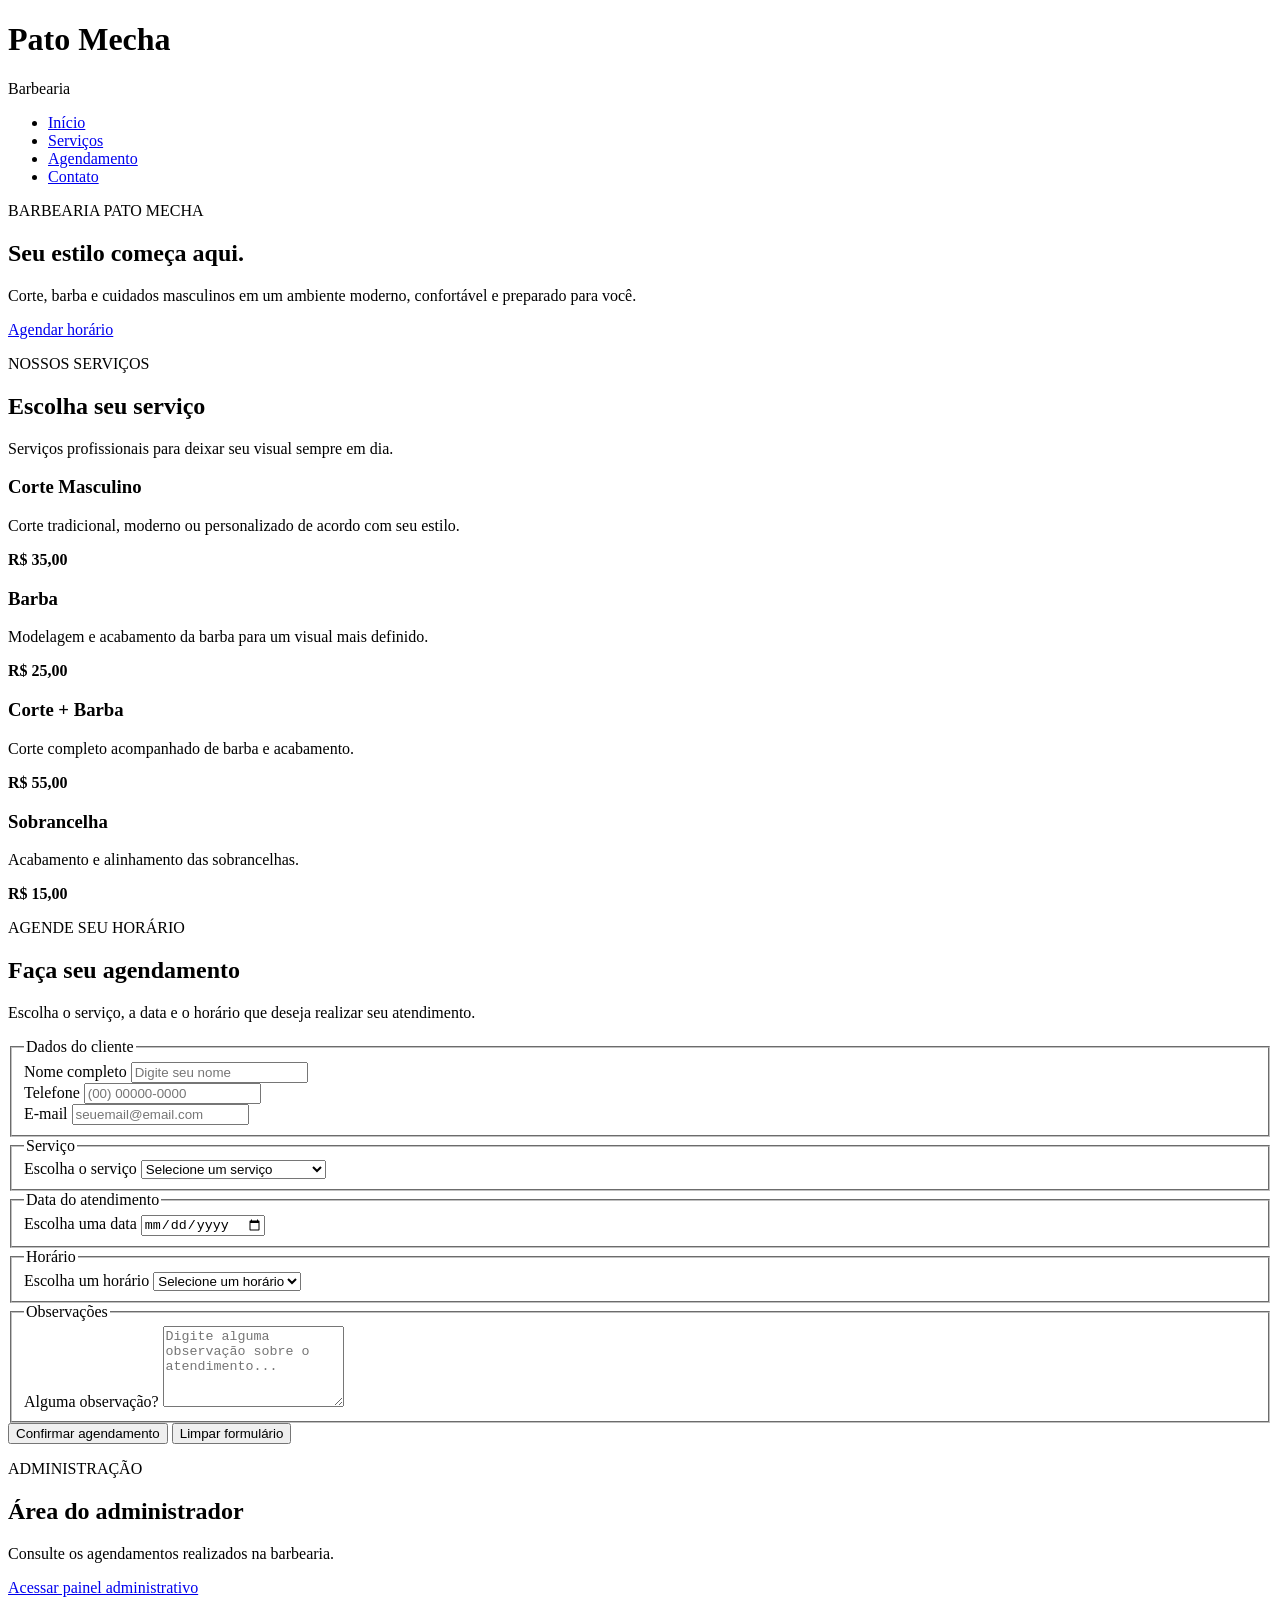
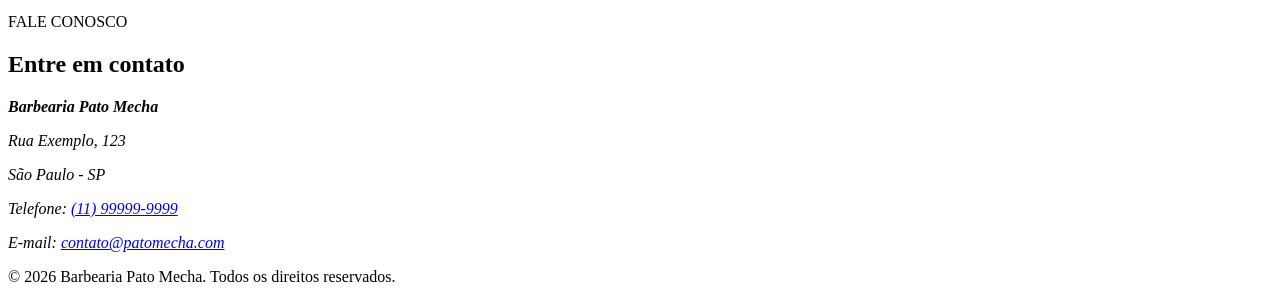
==== index.html @ 355d66a3 "front Messias" ====
<!DOCTYPE html>
<html lang="pt-BR">

<head>
    <meta charset="UTF-8">
    <meta name="viewport" content="width=device-width, initial-scale=1.0">

    <title>Barbearia Pato Mecha | Agendamento</title>

    <!-- CSS será colocado depois -->
    <link rel="stylesheet" href="style.css">
</head>

<body>

    <!-- =========================
         CABEÇALHO
    ========================== -->
    <header>

        <div>
            <h1>Pato Mecha</h1>
            <p>Barbearia</p>
        </div>

        <nav>
            <ul>
                <li>
                    <a href="#inicio">Início</a>
                </li>

                <li>
                    <a href="#servicos">Serviços</a>
                </li>

                <li>
                    <a href="#agendamento">Agendamento</a>
                </li>

                <li>
                    <a href="#contato">Contato</a>
                </li>
            </ul>
        </nav>

    </header>


    <!-- =========================
         CONTEÚDO PRINCIPAL
    ========================== -->
    <main>

        <!-- =========================
             INÍCIO
        ========================== -->
        <section id="inicio">

            <div>

                <p>BARBEARIA PATO MECHA</p>

                <h2>
                    Seu estilo começa
                    aqui.
                </h2>

                <p>
                    Corte, barba e cuidados masculinos
                    em um ambiente moderno, confortável
                    e preparado para você.
                </p>

                <a href="#agendamento">
                    Agendar horário
                </a>

            </div>

        </section>


        <!-- =========================
             SERVIÇOS
        ========================== -->
        <section id="servicos">

            <header>
                <p>NOSSOS SERVIÇOS</p>

                <h2>
                    Escolha seu serviço
                </h2>

                <p>
                    Serviços profissionais para deixar
                    seu visual sempre em dia.
                </p>
            </header>


            <div>

                <!-- Serviço 1 -->
                <article>

                    <h3>
                        Corte Masculino
                    </h3>

                    <p>
                        Corte tradicional, moderno ou
                        personalizado de acordo com seu estilo.
                    </p>

                    <strong>
                        R$ 35,00
                    </strong>

                </article>


                <!-- Serviço 2 -->
                <article>

                    <h3>
                        Barba
                    </h3>

                    <p>
                        Modelagem e acabamento da barba
                        para um visual mais definido.
                    </p>

                    <strong>
                        R$ 25,00
                    </strong>

                </article>


                <!-- Serviço 3 -->
                <article>

                    <h3>
                        Corte + Barba
                    </h3>

                    <p>
                        Corte completo acompanhado de
                        barba e acabamento.
                    </p>

                    <strong>
                        R$ 55,00
                    </strong>

                </article>


                <!-- Serviço 4 -->
                <article>

                    <h3>
                        Sobrancelha
                    </h3>

                    <p>
                        Acabamento e alinhamento das
                        sobrancelhas.
                    </p>

                    <strong>
                        R$ 15,00
                    </strong>

                </article>

            </div>

        </section>


        <!-- =========================
             AGENDAMENTO
        ========================== -->
        <section id="agendamento">

            <header>

                <p>AGENDE SEU HORÁRIO</p>

                <h2>
                    Faça seu agendamento
                </h2>

                <p>
                    Escolha o serviço, a data e o horário
                    que deseja realizar seu atendimento.
                </p>

            </header>


            <!--
                Futuramente este formulário poderá
                enviar os dados para um arquivo PHP.
            -->
            <form action="agendar.php" method="POST">


                <!-- =========================
                     DADOS DO CLIENTE
                ========================== -->
                <fieldset>

                    <legend>
                        Dados do cliente
                    </legend>


                    <div>

                        <label for="nome">
                            Nome completo
                        </label>

                        <input
                            type="text"
                            id="nome"
                            name="nome"
                            placeholder="Digite seu nome"
                            required
                        >

                    </div>


                    <div>

                        <label for="telefone">
                            Telefone
                        </label>

                        <input
                            type="tel"
                            id="telefone"
                            name="telefone"
                            placeholder="(00) 00000-0000"
                            required
                        >

                    </div>


                    <div>

                        <label for="email">
                            E-mail
                        </label>

                        <input
                            type="email"
                            id="email"
                            name="email"
                            placeholder="seuemail@email.com"
                        >

                    </div>

                </fieldset>


                <!-- =========================
                     ESCOLHA DO SERVIÇO
                ========================== -->
                <fieldset>

                    <legend>
                        Serviço
                    </legend>


                    <div>

                        <label for="servico">
                            Escolha o serviço
                        </label>

                        <select
                            id="servico"
                            name="servico"
                            required
                        >

                            <option value="">
                                Selecione um serviço
                            </option>

                            <option value="corte">
                                Corte Masculino - R$ 35,00
                            </option>

                            <option value="barba">
                                Barba - R$ 25,00
                            </option>

                            <option value="corte_barba">
                                Corte + Barba - R$ 55,00
                            </option>

                            <option value="sobrancelha">
                                Sobrancelha - R$ 15,00
                            </option>

                        </select>

                    </div>

                </fieldset>


                <!-- =========================
                     DATA
                ========================== -->
                <fieldset>

                    <legend>
                        Data do atendimento
                    </legend>


                    <div>

                        <label for="data">
                            Escolha uma data
                        </label>

                        <input
                            type="date"
                            id="data"
                            name="data"
                            required
                        >

                    </div>

                </fieldset>


                <!-- =========================
                     HORÁRIO
                ========================== -->
                <fieldset>

                    <legend>
                        Horário
                    </legend>


                    <div>

                        <label for="horario">
                            Escolha um horário
                        </label>

                        <select
                            id="horario"
                            name="horario"
                            required
                        >

                            <option value="">
                                Selecione um horário
                            </option>

                            <option value="08:00">
                                08:00
                            </option>

                            <option value="09:00">
                                09:00
                            </option>

                            <option value="10:00">
                                10:00
                            </option>

                            <option value="11:00">
                                11:00
                            </option>

                            <option value="13:00">
                                13:00
                            </option>

                            <option value="14:00">
                                14:00
                            </option>

                            <option value="15:00">
                                15:00
                            </option>

                            <option value="16:00">
                                16:00
                            </option>

                            <option value="17:00">
                                17:00
                            </option>

                            <option value="18:00">
                                18:00
                            </option>

                        </select>

                    </div>

                </fieldset>


                <!-- =========================
                     OBSERVAÇÃO
                ========================== -->
                <fieldset>

                    <legend>
                        Observações
                    </legend>

                    <label for="observacao">
                        Alguma observação?
                    </label>

                    <textarea
                        id="observacao"
                        name="observacao"
                        rows="5"
                        placeholder="Digite alguma observação sobre o atendimento..."
                    ></textarea>

                </fieldset>


                <!-- =========================
                     BOTÃO
                ========================== -->
                <div>

                    <button type="submit">
                        Confirmar agendamento
                    </button>

                    <button
                        type="reset"
                    >
                        Limpar formulário
                    </button>

                </div>

            </form>

        </section>


        <!-- =========================
             ÁREA ADMINISTRATIVA
        ========================== -->
        <section id="administracao">

            <header>

                <p>ADMINISTRAÇÃO</p>

                <h2>
                    Área do administrador
                </h2>

                <p>
                    Consulte os agendamentos realizados
                    na barbearia.
                </p>

            </header>


            <div>

                <a href="admin/login.php">
                    Acessar painel administrativo
                </a>

            </div>

        </section>


        <!-- =========================
             INFORMAÇÕES
        ========================== -->
        <section id="contato">

            <header>

                <p>FALE CONOSCO</p>

                <h2>
                    Entre em contato
                </h2>

            </header>


            <address>

                <p>
                    <strong>Barbearia Pato Mecha</strong>
                </p>

                <p>
                    Rua Exemplo, 123
                </p>

                <p>
                    São Paulo - SP
                </p>

                <p>
                    Telefone:
                    <a href="tel:+5511999999999">
                        (11) 99999-9999
                    </a>
                </p>

                <p>
                    E-mail:
                    <a href="mailto:contato@patomecha.com">
                        contato@patomecha.com
                    </a>
                </p>

            </address>

        </section>

    </main>


    <!-- =========================
         RODAPÉ
    ========================== -->
    <footer>

        <p>
            &copy; 2026 Barbearia Pato Mecha.
            Todos os direitos reservados.
        </p>

    </footer>

</body>

</html>
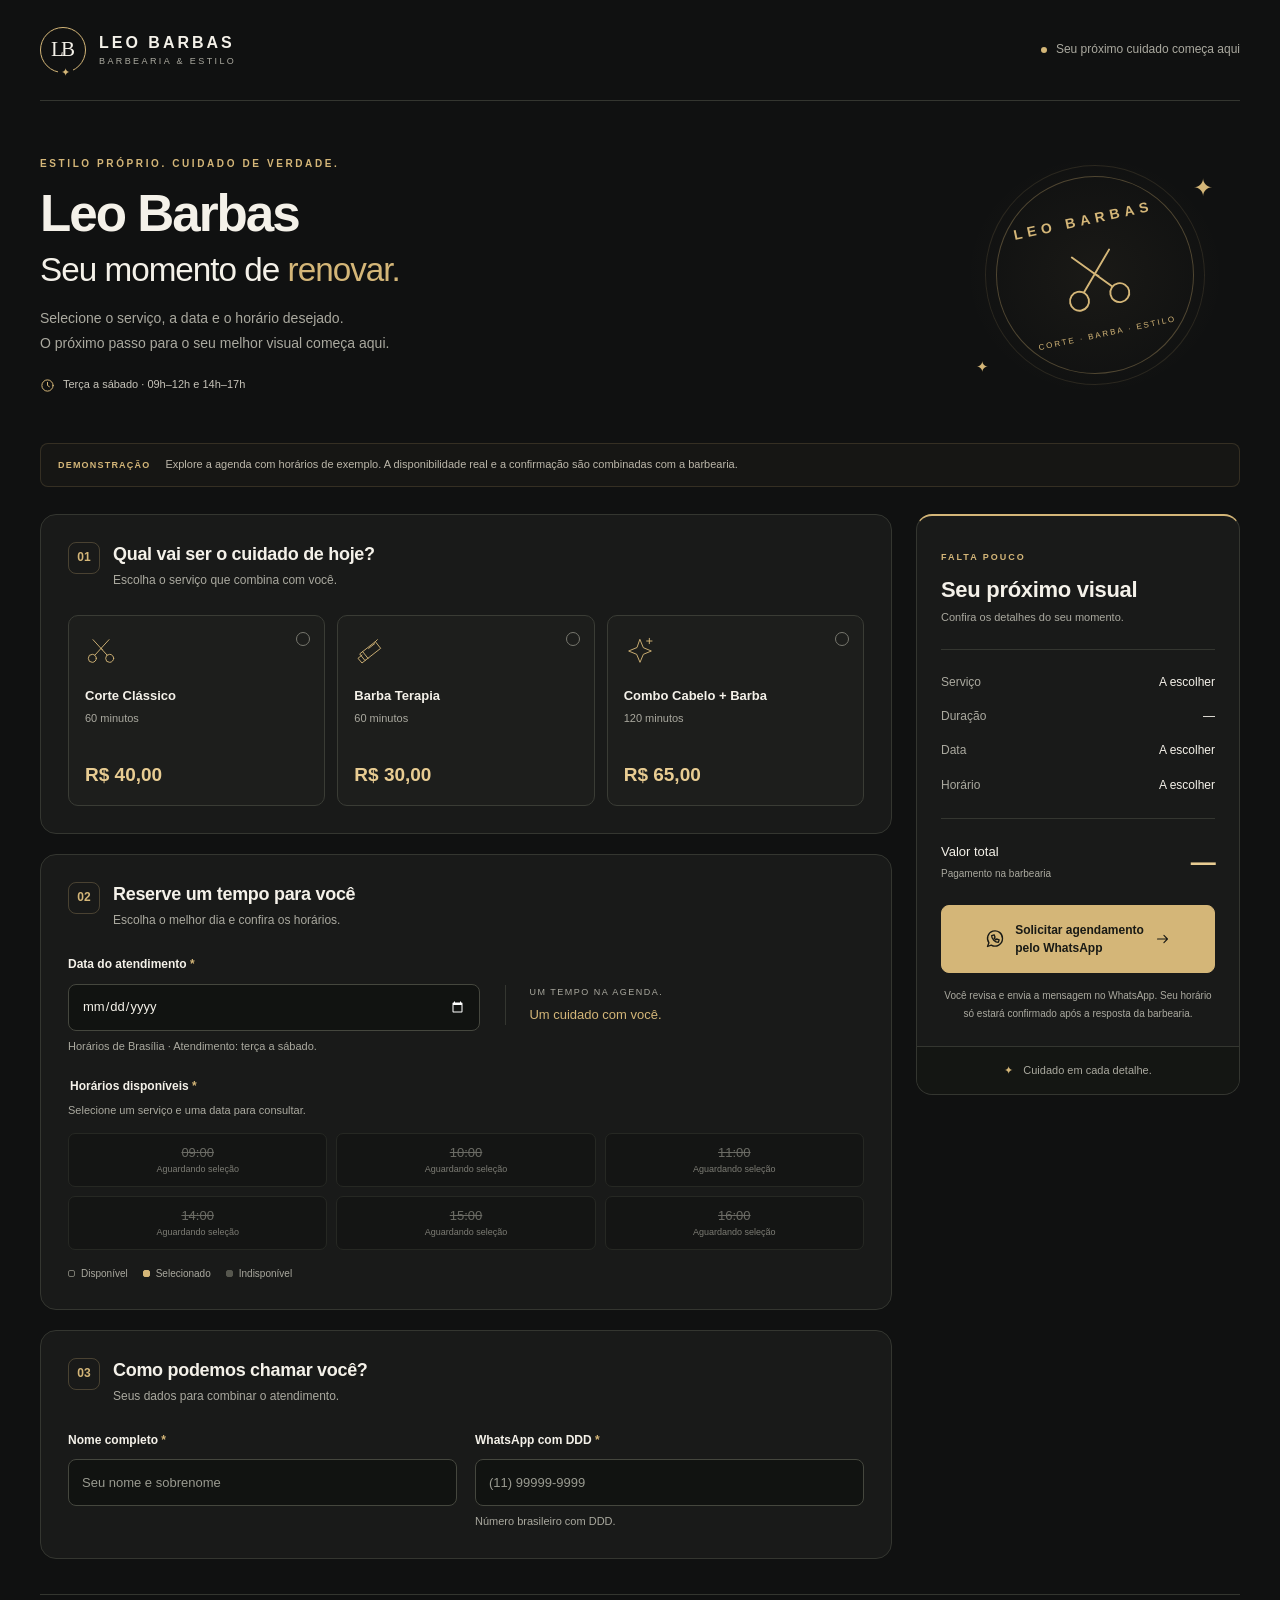
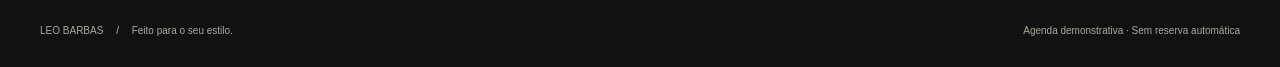
==== commit 78304f30: "a" ====
--- a/index.html
+++ b/index.html
@@ -1,566 +1,120 @@
 <!DOCTYPE html>
 <html lang="pt-BR">
+<head>
+  <meta charset="UTF-8">
+  <meta name="viewport" content="width=device-width, initial-scale=1">
+  <meta name="theme-color" content="#101111">
+  <meta name="description" content="Escolha seu serviço e solicite um horário na Leo Barbas. Corte, barba e cuidado em cada detalhe.">
+  <title>Leo Barbas | Agende seu momento</title>
+  <link rel="stylesheet" href="style_front_end.css">
+  <script src="script.js" defer></script>
+</head>
+<body>
+  <a class="skip-link" href="#agendamento">Ir para o agendamento</a>
+  <svg class="icon-library" xmlns="http://www.w3.org/2000/svg" aria-hidden="true">
+    <symbol id="scissors" viewBox="0 0 48 48">
+      <circle cx="11" cy="35" r="6"/><circle cx="37" cy="35" r="6"/>
+      <path d="M15 30 36 7M33 30 12 7M24 20l2 2"/>
+    </symbol>
+    <symbol id="razor" viewBox="0 0 48 48">
+      <path d="m9 28 23-18 8 10-23 18zM13 25l8 10M32 10l3-3M17 38l-5 4-6-7 6-5"/>
+      <path d="m22 20 9-7"/>
+    </symbol>
+    <symbol id="sparkle" viewBox="0 0 48 48">
+      <path d="m24 7 5 12 12 5-12 5-5 12-5-12-12-5 12-5zM38 5v8M34 9h8"/>
+    </symbol>
+    <symbol id="clock" viewBox="0 0 24 24">
+      <circle cx="12" cy="12" r="9"/><path d="M12 7v5l3 2"/>
+    </symbol>
+    <symbol id="arrow" viewBox="0 0 24 24">
+      <path d="M5 12h14m-5-5 5 5-5 5"/>
+    </symbol>
+    <symbol id="chat" viewBox="0 0 24 24">
+      <path d="M21 11.5a9 9 0 0 1-13.5 7.8L3 21l1.7-4.5A9 9 0 1 1 21 11.5Z"/>
+      <path d="M8 8c0 4 4 8 8 8l1-3-3-1-1 1-2-2 1-1-1-3z"/>
+    </symbol>
+  </svg>
 
-<head>
-    <meta charset="UTF-8">
-    <meta name="viewport" content="width=device-width, initial-scale=1.0">
-
-    <title>Barbearia Pato Mecha | Agendamento</title>
-
-    <!-- CSS será colocado depois -->
-    <link rel="stylesheet" href="style.css">
-</head>
-
-<body>
-
-    <!-- =========================
-         CABEÇALHO
-    ========================== -->
-    <header>
-
-        <div>
-            <h1>Pato Mecha</h1>
-            <p>Barbearia</p>
-        </div>
-
-        <nav>
-            <ul>
-                <li>
-                    <a href="#inicio">Início</a>
-                </li>
-
-                <li>
-                    <a href="#servicos">Serviços</a>
-                </li>
-
-                <li>
-                    <a href="#agendamento">Agendamento</a>
-                </li>
-
-                <li>
-                    <a href="#contato">Contato</a>
-                </li>
-            </ul>
-        </nav>
-
+  <div class="page-shell">
+    <header class="site-header">
+      <a class="brand" href="./" aria-label="Leo Barbas, início">
+        <span class="brand-mark" aria-hidden="true">LB<span>✦</span></span>
+        <span class="brand-wordmark">LEO BARBAS<small>BARBEARIA & ESTILO</small></span>
+      </a>
+      <span class="header-note"><span class="gold-dot"></span>Seu próximo cuidado começa aqui</span>
     </header>
 
+    <main id="agendamento">
+      <section class="hero" aria-labelledby="page-title">
+        <div class="hero-copy">
+          <p class="eyebrow">ESTILO PRÓPRIO. CUIDADO DE VERDADE.</p>
+          <h1 id="page-title">Leo Barbas<span>Seu momento de <em>renovar.</em></span></h1>
+          <p class="hero-description">Selecione o serviço, a data e o horário desejado.<br>O próximo passo para o seu melhor visual começa aqui.</p>
+          <p class="opening-hours"><svg class="icon" aria-hidden="true"><use href="#clock"/></svg><span id="opening-hours">Terça a sábado · 09h–12h e 14h–17h</span></p>
+        </div>
+        <div class="hero-art" aria-hidden="true">
+          <div class="seal"><span class="seal-top">LEO BARBAS</span><svg><use href="#scissors"/></svg><span class="seal-bottom">CORTE · BARBA · ESTILO</span></div>
+          <span class="art-star star-one">✦</span><span class="art-star star-two">✦</span>
+        </div>
+      </section>
 
-    <!-- =========================
-         CONTEÚDO PRINCIPAL
-    ========================== -->
-    <main>
+      <div class="demo-notice"><span class="notice-tag">DEMONSTRAÇÃO</span><p>Explore a agenda com horários de exemplo. A disponibilidade real e a confirmação são combinadas com a barbearia.</p></div>
+      <noscript><p class="noscript-notice">Ative o JavaScript no navegador para selecionar os horários e preparar sua solicitação.</p></noscript>
 
-        <!-- =========================
-             INÍCIO
-        ========================== -->
-        <section id="inicio">
+      <form id="booking-form" novalidate>
+        <div class="booking-layout">
+          <div class="booking-steps">
+            <section class="panel" aria-labelledby="services-title">
+              <div class="section-heading"><span class="step-number">01</span><div><h2 id="services-title">Qual vai ser o cuidado de hoje?</h2><p>Escolha o serviço que combina com você.</p></div></div>
+              <fieldset id="service-fieldset" aria-describedby="service-error">
+                <legend class="sr-only">Escolha um serviço</legend>
+                <div class="service-grid" id="service-options"></div>
+                <p class="field-error" id="service-error" aria-live="polite"></p>
+              </fieldset>
+            </section>
 
-            <div>
+            <section class="panel" aria-labelledby="schedule-title">
+              <div class="section-heading"><span class="step-number">02</span><div><h2 id="schedule-title">Reserve um tempo para você</h2><p>Escolha o melhor dia e confira os horários.</p></div></div>
+              <div class="date-row">
+                <div class="field"><label for="booking-date">Data do atendimento <span aria-hidden="true">*</span></label><input type="date" id="booking-date" name="date" required aria-describedby="date-hint date-error"><p class="field-hint" id="date-hint">Horários de Brasília · Não atendemos domingo e segunda.</p><p class="field-error" id="date-error" aria-live="polite"></p></div>
+                <div class="date-caption" aria-hidden="true"><span>UM TEMPO NA AGENDA.</span><strong>Um cuidado com você.</strong></div>
+              </div>
+              <fieldset id="time-fieldset" aria-describedby="schedule-status time-error">
+                <legend>Horários disponíveis <span aria-hidden="true">*</span></legend>
+                <p class="field-hint schedule-status" id="schedule-status" role="status">Selecione um serviço e uma data para consultar.</p>
+                <div class="time-grid" id="time-options"></div>
+                <p class="field-error" id="time-error" aria-live="polite"></p>
+              </fieldset>
+              <div class="time-key" aria-hidden="true"><span><i></i>Disponível</span><span><i class="selected-key"></i>Selecionado</span><span><i class="unavailable-key"></i>Indisponível</span></div>
+            </section>
 
-                <p>BARBEARIA PATO MECHA</p>
+            <section class="panel" aria-labelledby="client-title">
+              <div class="section-heading"><span class="step-number">03</span><div><h2 id="client-title">Como podemos chamar você?</h2><p>Seus dados para combinar o atendimento.</p></div></div>
+              <div class="client-grid">
+                <div class="field"><label for="client-name">Nome completo <span aria-hidden="true">*</span></label><input id="client-name" name="name" type="text" placeholder="Seu nome e sobrenome" autocomplete="name" maxlength="100" required aria-describedby="name-error"><p class="field-error" id="name-error" aria-live="polite"></p></div>
+                <div class="field"><label for="client-phone">WhatsApp com DDD <span aria-hidden="true">*</span></label><input id="client-phone" name="phone" type="tel" inputmode="tel" placeholder="(11) 99999-9999" autocomplete="tel-national" maxlength="15" required aria-describedby="phone-hint phone-error"><p class="field-hint" id="phone-hint">Número brasileiro com DDD.</p><p class="field-error" id="phone-error" aria-live="polite"></p></div>
+              </div>
+            </section>
+          </div>
 
-                <h2>
-                    Seu estilo começa
-                    aqui.
-                </h2>
-
-                <p>
-                    Corte, barba e cuidados masculinos
-                    em um ambiente moderno, confortável
-                    e preparado para você.
-                </p>
-
-                <a href="#agendamento">
-                    Agendar horário
-                </a>
-
-            </div>
-
-        </section>
-
-
-        <!-- =========================
-             SERVIÇOS
-        ========================== -->
-        <section id="servicos">
-
-            <header>
-                <p>NOSSOS SERVIÇOS</p>
-
-                <h2>
-                    Escolha seu serviço
-                </h2>
-
-                <p>
-                    Serviços profissionais para deixar
-                    seu visual sempre em dia.
-                </p>
-            </header>
-
-
-            <div>
-
-                <!-- Serviço 1 -->
-                <article>
-
-                    <h3>
-                        Corte Masculino
-                    </h3>
-
-                    <p>
-                        Corte tradicional, moderno ou
-                        personalizado de acordo com seu estilo.
-                    </p>
-
-                    <strong>
-                        R$ 35,00
-                    </strong>
-
-                </article>
-
-
-                <!-- Serviço 2 -->
-                <article>
-
-                    <h3>
-                        Barba
-                    </h3>
-
-                    <p>
-                        Modelagem e acabamento da barba
-                        para um visual mais definido.
-                    </p>
-
-                    <strong>
-                        R$ 25,00
-                    </strong>
-
-                </article>
-
-
-                <!-- Serviço 3 -->
-                <article>
-
-                    <h3>
-                        Corte + Barba
-                    </h3>
-
-                    <p>
-                        Corte completo acompanhado de
-                        barba e acabamento.
-                    </p>
-
-                    <strong>
-                        R$ 55,00
-                    </strong>
-
-                </article>
-
-
-                <!-- Serviço 4 -->
-                <article>
-
-                    <h3>
-                        Sobrancelha
-                    </h3>
-
-                    <p>
-                        Acabamento e alinhamento das
-                        sobrancelhas.
-                    </p>
-
-                    <strong>
-                        R$ 15,00
-                    </strong>
-
-                </article>
-
-            </div>
-
-        </section>
-
-
-        <!-- =========================
-             AGENDAMENTO
-        ========================== -->
-        <section id="agendamento">
-
-            <header>
-
-                <p>AGENDE SEU HORÁRIO</p>
-
-                <h2>
-                    Faça seu agendamento
-                </h2>
-
-                <p>
-                    Escolha o serviço, a data e o horário
-                    que deseja realizar seu atendimento.
-                </p>
-
-            </header>
-
-
-            <!--
-                Futuramente este formulário poderá
-                enviar os dados para um arquivo PHP.
-            -->
-            <form action="agendar.php" method="POST">
-
-
-                <!-- =========================
-                     DADOS DO CLIENTE
-                ========================== -->
-                <fieldset>
-
-                    <legend>
-                        Dados do cliente
-                    </legend>
-
-
-                    <div>
-
-                        <label for="nome">
-                            Nome completo
-                        </label>
-
-                        <input
-                            type="text"
-                            id="nome"
-                            name="nome"
-                            placeholder="Digite seu nome"
-                            required
-                        >
-
-                    </div>
-
-
-                    <div>
-
-                        <label for="telefone">
-                            Telefone
-                        </label>
-
-                        <input
-                            type="tel"
-                            id="telefone"
-                            name="telefone"
-                            placeholder="(00) 00000-0000"
-                            required
-                        >
-
-                    </div>
-
-
-                    <div>
-
-                        <label for="email">
-                            E-mail
-                        </label>
-
-                        <input
-                            type="email"
-                            id="email"
-                            name="email"
-                            placeholder="seuemail@email.com"
-                        >
-
-                    </div>
-
-                </fieldset>
-
-
-                <!-- =========================
-                     ESCOLHA DO SERVIÇO
-                ========================== -->
-                <fieldset>
-
-                    <legend>
-                        Serviço
-                    </legend>
-
-
-                    <div>
-
-                        <label for="servico">
-                            Escolha o serviço
-                        </label>
-
-                        <select
-                            id="servico"
-                            name="servico"
-                            required
-                        >
-
-                            <option value="">
-                                Selecione um serviço
-                            </option>
-
-                            <option value="corte">
-                                Corte Masculino - R$ 35,00
-                            </option>
-
-                            <option value="barba">
-                                Barba - R$ 25,00
-                            </option>
-
-                            <option value="corte_barba">
-                                Corte + Barba - R$ 55,00
-                            </option>
-
-                            <option value="sobrancelha">
-                                Sobrancelha - R$ 15,00
-                            </option>
-
-                        </select>
-
-                    </div>
-
-                </fieldset>
-
-
-                <!-- =========================
-                     DATA
-                ========================== -->
-                <fieldset>
-
-                    <legend>
-                        Data do atendimento
-                    </legend>
-
-
-                    <div>
-
-                        <label for="data">
-                            Escolha uma data
-                        </label>
-
-                        <input
-                            type="date"
-                            id="data"
-                            name="data"
-                            required
-                        >
-
-                    </div>
-
-                </fieldset>
-
-
-                <!-- =========================
-                     HORÁRIO
-                ========================== -->
-                <fieldset>
-
-                    <legend>
-                        Horário
-                    </legend>
-
-
-                    <div>
-
-                        <label for="horario">
-                            Escolha um horário
-                        </label>
-
-                        <select
-                            id="horario"
-                            name="horario"
-                            required
-                        >
-
-                            <option value="">
-                                Selecione um horário
-                            </option>
-
-                            <option value="08:00">
-                                08:00
-                            </option>
-
-                            <option value="09:00">
-                                09:00
-                            </option>
-
-                            <option value="10:00">
-                                10:00
-                            </option>
-
-                            <option value="11:00">
-                                11:00
-                            </option>
-
-                            <option value="13:00">
-                                13:00
-                            </option>
-
-                            <option value="14:00">
-                                14:00
-                            </option>
-
-                            <option value="15:00">
-                                15:00
-                            </option>
-
-                            <option value="16:00">
-                                16:00
-                            </option>
-
-                            <option value="17:00">
-                                17:00
-                            </option>
-
-                            <option value="18:00">
-                                18:00
-                            </option>
-
-                        </select>
-
-                    </div>
-
-                </fieldset>
-
-
-                <!-- =========================
-                     OBSERVAÇÃO
-                ========================== -->
-                <fieldset>
-
-                    <legend>
-                        Observações
-                    </legend>
-
-                    <label for="observacao">
-                        Alguma observação?
-                    </label>
-
-                    <textarea
-                        id="observacao"
-                        name="observacao"
-                        rows="5"
-                        placeholder="Digite alguma observação sobre o atendimento..."
-                    ></textarea>
-
-                </fieldset>
-
-
-                <!-- =========================
-                     BOTÃO
-                ========================== -->
-                <div>
-
-                    <button type="submit">
-                        Confirmar agendamento
-                    </button>
-
-                    <button
-                        type="reset"
-                    >
-                        Limpar formulário
-                    </button>
-
-                </div>
-
-            </form>
-
-        </section>
-
-
-        <!-- =========================
-             ÁREA ADMINISTRATIVA
-        ========================== -->
-        <section id="administracao">
-
-            <header>
-
-                <p>ADMINISTRAÇÃO</p>
-
-                <h2>
-                    Área do administrador
-                </h2>
-
-                <p>
-                    Consulte os agendamentos realizados
-                    na barbearia.
-                </p>
-
-            </header>
-
-
-            <div>
-
-                <a href="admin/login.php">
-                    Acessar painel administrativo
-                </a>
-
-            </div>
-
-        </section>
-
-
-        <!-- =========================
-             INFORMAÇÕES
-        ========================== -->
-        <section id="contato">
-
-            <header>
-
-                <p>FALE CONOSCO</p>
-
-                <h2>
-                    Entre em contato
-                </h2>
-
-            </header>
-
-
-            <address>
-
-                <p>
-                    <strong>Barbearia Pato Mecha</strong>
-                </p>
-
-                <p>
-                    Rua Exemplo, 123
-                </p>
-
-                <p>
-                    São Paulo - SP
-                </p>
-
-                <p>
-                    Telefone:
-                    <a href="tel:+5511999999999">
-                        (11) 99999-9999
-                    </a>
-                </p>
-
-                <p>
-                    E-mail:
-                    <a href="mailto:contato@patomecha.com">
-                        contato@patomecha.com
-                    </a>
-                </p>
-
-            </address>
-
-        </section>
-
+          <aside class="summary panel" aria-labelledby="summary-title">
+            <div class="summary-heading"><span class="eyebrow">FALTA POUCO</span><h2 id="summary-title">Seu próximo visual</h2><p>Confira os detalhes do seu momento.</p></div>
+            <dl class="summary-list" aria-live="polite" aria-atomic="true">
+              <div><dt>Serviço</dt><dd id="summary-service">A escolher</dd></div>
+              <div><dt>Duração</dt><dd id="summary-duration">—</dd></div>
+              <div><dt>Data</dt><dd id="summary-date">A escolher</dd></div>
+              <div><dt>Horário</dt><dd id="summary-time">A escolher</dd></div>
+            </dl>
+            <div class="summary-total"><span>Valor total<small>Pagamento na barbearia</small></span><strong id="summary-total">—</strong></div>
+            <button class="submit-button" id="submit-button" type="submit"><svg class="icon" aria-hidden="true"><use href="#chat"/></svg><span>Solicitar agendamento<br>pelo WhatsApp</span><svg class="icon button-arrow" aria-hidden="true"><use href="#arrow"/></svg></button>
+            <p class="submit-note">Você revisa e envia a mensagem no WhatsApp. Seu horário só estará confirmado após a resposta da barbearia.</p>
+            <p id="submit-status" class="submit-status" role="alert" tabindex="-1" hidden></p>
+            <div class="summary-signature"><span aria-hidden="true">✦</span> Cuidado em cada detalhe.</div>
+          </aside>
+        </div>
+      </form>
     </main>
-
-
-    <!-- =========================
-         RODAPÉ
-    ========================== -->
-    <footer>
-
-        <p>
-            &copy; 2026 Barbearia Pato Mecha.
-            Todos os direitos reservados.
-        </p>
-
-    </footer>
-
+    <footer class="site-footer"><span>LEO BARBAS <span class="footer-divider">/</span> Feito para o seu estilo.</span><span>Agenda demonstrativa · Sem reserva automática</span></footer>
+  </div>
 </body>
-
-</html>+</html>
--- a/style_front_end.css
+++ b/style_front_end.css
@@ -0,0 +1,196 @@
+:root {
+  color-scheme: dark;
+  --background: #101111;
+  --surface: #191a19;
+  --surface-raised: #20211f;
+  --border: #343630;
+  --text: #f4f1e9;
+  --muted: #aaa99f;
+  --gold: #d4b678;
+  --gold-bright: #e8cc92;
+  --error: #ffad9c;
+  --radius: 16px;
+}
+* { box-sizing: border-box; }
+html { scroll-behavior: smooth; }
+body { margin: 0; background: var(--background); color: var(--text); font-family: "Segoe UI", Arial, sans-serif; font-size: 15px; line-height: 1.6; }
+button, input { font: inherit; }
+button, a, input, label { -webkit-tap-highlight-color: transparent; }
+button { cursor: pointer; }
+button:disabled { cursor: not-allowed; }
+a { color: inherit; }
+h1, h2, p { margin: 0; }
+.icon-library { position: absolute; width: 0; height: 0; overflow: hidden; }
+.icon { width: 20px; height: 20px; fill: none; stroke: currentColor; stroke-width: 1.6; stroke-linecap: round; stroke-linejoin: round; flex-shrink: 0; }
+.page-shell { width: min(1220px, calc(100% - 80px)); margin: 0 auto; }
+.site-header { display: flex; align-items: center; justify-content: space-between; padding: 27px 0; border-bottom: 1px solid var(--border); gap: 20px; }
+.brand { display: inline-flex; align-items: center; gap: 13px; text-decoration: none; }
+.brand-mark { height: 46px; width: 46px; display: grid; place-content: center; border: 1px solid var(--gold); border-radius: 50%; font-family: Georgia, serif; font-size: 21px; letter-spacing: -3px; position: relative; padding-right: 3px; }
+.brand-mark span { position: absolute; font-size: 11px; bottom: -10px; left: 17px; color: var(--gold); padding: 0 3px; background: var(--background); letter-spacing: 0; }
+.brand-wordmark { font-size: 16px; letter-spacing: 3px; font-weight: 700; line-height: 1.5; }
+.brand-wordmark small { display: block; color: var(--muted); font-size: 9px; letter-spacing: 2.4px; font-weight: 500; }
+.header-note { display: flex; align-items: center; gap: 9px; font-size: 12px; color: var(--muted); }
+.gold-dot { width: 6px; height: 6px; background: var(--gold); border-radius: 50%; }
+.hero { display: flex; align-items: center; justify-content: space-between; padding: 49px 10px 43px 0; gap: 24px; overflow: hidden; }
+.eyebrow { font-size: 10px; font-weight: 700; letter-spacing: 2.6px; color: var(--gold); }
+h1 { font-size: clamp(38px, 4vw, 54px); letter-spacing: -2px; line-height: 1.15; margin: 13px 0 17px; font-weight: 650; }
+h1 span { display: block; font-size: clamp(23px, 2.6vw, 34px); letter-spacing: -1px; margin-top: 7px; font-weight: 400; }
+h1 em { color: var(--gold); font-style: normal; }
+.hero-description { color: var(--muted); font-size: 14px; line-height: 1.8; }
+.opening-hours { display: flex; align-items: center; gap: 8px; font-size: 11px; color: #c6c3b9; margin-top: 20px; }
+.opening-hours .icon { width: 15px; height: 15px; color: var(--gold); }
+.hero-art { width: 270px; height: 250px; flex-shrink: 0; position: relative; display: grid; place-items: center; background: radial-gradient(ellipse, #d4b6780d, transparent 68%); }
+.seal { height: 198px; width: 198px; border: 1px solid #d4b67850; border-radius: 50%; display: flex; align-items: center; justify-content: space-evenly; flex-direction: column; outline: 1px solid #d4b67822; outline-offset: 10px; transform: rotate(-12deg); color: var(--gold); padding: 20px; }
+.seal svg { width: 76px; height: 76px; fill: none; stroke: currentColor; stroke-width: 1.2; stroke-linecap: round; stroke-linejoin: round; }
+.seal-top { letter-spacing: 5px; font-size: 14px; font-weight: 600; }
+.seal-bottom { letter-spacing: 2px; font-size: 8px; }
+.art-star { position: absolute; color: var(--gold); font-size: 24px; }
+.star-one { top: 19px; right: 17px; }
+.star-two { bottom: 21px; left: 16px; font-size: 15px; }
+.demo-notice { display: flex; align-items: center; gap: 15px; background: #d4b67808; border: 1px solid #d4b67829; border-radius: 8px; padding: 12px 17px; margin-bottom: 27px; }
+.notice-tag { color: var(--gold); font-size: 9px; font-weight: 700; letter-spacing: 1.2px; flex-shrink: 0; }
+.demo-notice p { font-size: 11px; color: #bcb7aa; line-height: 1.6; }
+.booking-layout { display: grid; grid-template-columns: minmax(0, 1fr) 324px; gap: 24px; align-items: start; }
+.booking-steps { display: grid; gap: 20px; min-width: 0; }
+.panel { background: var(--surface); border: 1px solid var(--border); border-radius: var(--radius); padding: 27px; min-width: 0; }
+.section-heading { display: flex; align-items: flex-start; gap: 13px; margin-bottom: 25px; }
+.step-number { display: grid; place-items: center; width: 32px; height: 32px; flex-shrink: 0; border: 1px solid #d4b67842; color: var(--gold); border-radius: 8px; font-size: 12px; font-weight: 600; }
+h2 { font-size: 18px; font-weight: 600; line-height: 1.4; letter-spacing: -.3px; }
+.section-heading p, .summary-heading p { color: var(--muted); font-size: 12px; margin-top: 4px; }
+fieldset { border: 0; padding: 0; margin: 0; min-width: 0; }
+legend, label { font-size: 12px; font-weight: 600; }
+legend { margin-bottom: 6px; }
+legend span, .field label span { color: var(--gold); }
+.service-grid { display: grid; grid-template-columns: repeat(3, minmax(0, 1fr)); gap: 12px; }
+.service-option { position: relative; display: block; min-width: 0; cursor: pointer; }
+.service-option input { position: absolute; inset: 0; width: 100%; height: 100%; opacity: 0; margin: 0; cursor: pointer; }
+.service-card { display: flex; flex-direction: column; height: 100%; min-height: 191px; padding: 19px 16px 15px; border: 1px solid #3a3c35; border-radius: 10px; background: #1d1e1c; transition: border-color .2s, background .2s, transform .2s, box-shadow .2s; }
+.service-icon { width: 32px; height: 32px; fill: none; stroke: var(--gold); stroke-width: 1.4; stroke-linecap: round; stroke-linejoin: round; margin-bottom: 19px; }
+.radio-indicator { position: absolute; top: 17px; right: 15px; width: 14px; height: 14px; border: 1px solid #77776e; border-radius: 50%; }
+.service-name { font-size: 13px; font-weight: 600; margin-bottom: 3px; }
+.service-duration { font-size: 11px; color: var(--muted); font-weight: 400; }
+.service-price { color: var(--gold-bright); font-size: 19px; margin-top: auto; padding-top: 13px; font-weight: 600; }
+.service-option input:checked + .service-card { border-color: var(--gold); background: #d4b6780b; box-shadow: 0 0 0 1px #d4b67818; }
+.service-option input:checked + .service-card .radio-indicator { border-color: var(--gold); background: var(--gold); box-shadow: inset 0 0 0 3px #25261f; }
+.service-option input:focus-visible + .service-card { outline: 2px solid var(--gold-bright); outline-offset: 4px; }
+.date-row { display: grid; grid-template-columns: 1.15fr 1fr; align-items: center; gap: 25px; margin-bottom: 22px; }
+.field { min-width: 0; }
+.field label { display: block; margin-bottom: 9px; }
+.field input { display: block; width: 100%; min-width: 0; height: 47px; border: 1px solid #45473e; border-radius: 8px; background: #111311; color: var(--text); padding: 11px 13px; font-size: 13px; transition: border-color .2s, box-shadow .2s; }
+.field input::placeholder { color: #999a90; }
+.field input:focus { outline: 0; border-color: var(--gold); box-shadow: 0 0 0 3px #d4b67819; }
+.field input[aria-invalid="true"] { border-color: var(--error); }
+.field-hint { font-size: 11px; color: var(--muted); margin-top: 7px; line-height: 1.6; }
+.date-caption { border-left: 1px solid var(--border); padding-left: 23px; }
+.date-caption span { display: block; font-size: 9px; color: var(--muted); letter-spacing: 1.5px; }
+.date-caption strong { color: var(--gold); display: block; font-size: 13px; font-weight: 400; margin-top: 5px; }
+.schedule-status { margin: 0 0 13px; }
+.time-grid { display: grid; grid-template-columns: repeat(3, minmax(0, 1fr)); gap: 9px; }
+.time-slot { min-height: 54px; border: 1px solid #45473e; border-radius: 7px; background: var(--surface-raised); color: var(--text); padding: 8px 4px; font-size: 13px; line-height: 1.5; transition: border-color .2s, background .2s; }
+.time-slot small { display: block; font-size: 9px; color: var(--muted); }
+.time-slot[aria-pressed="true"] { color: var(--gold-bright); border-color: var(--gold); background: #d4b67815; box-shadow: 0 0 0 1px #d4b67814; }
+.time-slot[aria-pressed="true"] small { color: var(--gold-bright); }
+.time-slot:disabled { background: #131412; color: #929289; border-color: #2d2f29; opacity: .68; }
+.time-slot:disabled .slot-time { text-decoration: line-through; }
+.time-key { display: flex; flex-wrap: wrap; gap: 15px; margin-top: 16px; color: var(--muted); font-size: 10px; }
+.time-key span { display: flex; align-items: center; gap: 6px; }
+.time-key i { width: 7px; height: 7px; border-radius: 2px; border: 1px solid #77776e; }
+.time-key .selected-key { background: var(--gold); border-color: var(--gold); }
+.time-key .unavailable-key { background: #56574e; border-color: #56574e; }
+.client-grid { display: grid; grid-template-columns: 1fr 1fr; gap: 18px; }
+.field-error { color: var(--error); font-size: 12px; line-height: 1.5; margin-top: 7px; }
+.field-error:empty { display: none; }
+.summary { position: sticky; top: 24px; padding: 27px 24px 0; overflow: hidden; border-top: 2px solid var(--gold); }
+.summary-heading .eyebrow { font-size: 9px; letter-spacing: 2px; }
+.summary-heading h2 { font-size: 22px; margin-top: 8px; }
+.summary-heading p { font-size: 11px; }
+.summary-list { padding: 23px 0; margin: 22px 0 0; border-top: 1px solid var(--border); border-bottom: 1px solid var(--border); display: grid; gap: 15px; }
+.summary-list div { display: flex; justify-content: space-between; align-items: baseline; gap: 12px; font-size: 12px; }
+.summary-list dt { color: var(--muted); }
+.summary-list dd { margin: 0; text-align: right; font-weight: 500; }
+.summary-total { display: flex; justify-content: space-between; align-items: center; gap: 10px; margin: 23px 0; font-size: 13px; }
+.summary-total small { display: block; color: var(--muted); font-size: 10px; margin-top: 3px; }
+.summary-total strong { color: var(--gold-bright); font-size: 25px; white-space: nowrap; font-weight: 600; letter-spacing: -.7px; }
+.submit-button { display: flex; align-items: center; justify-content: center; gap: 10px; width: 100%; padding: 15px 10px; border: 1px solid var(--gold); border-radius: 8px; background: var(--gold); color: #191a15; font-size: 12px; font-weight: 700; line-height: 1.5; text-align: left; transition: background .2s, transform .2s, box-shadow .2s; }
+.button-arrow { width: 17px; }
+.submit-note { color: var(--muted); font-size: 10px; text-align: center; line-height: 1.8; margin: 14px 3px 23px; }
+.submit-status { color: var(--error); border: 1px solid #ffad9c55; padding: 12px; border-radius: 7px; font-size: 12px; margin-bottom: 20px; overflow-wrap: anywhere; }
+.summary-signature { border-top: 1px solid var(--border); background: #141613; margin: 0 -24px; padding: 15px; text-align: center; font-size: 11px; color: var(--muted); }
+.summary-signature span { color: var(--gold); margin-right: 7px; }
+.site-footer { display: flex; justify-content: space-between; gap: 15px; color: var(--muted); font-size: 10px; padding: 28px 0; margin-top: 35px; border-top: 1px solid var(--border); }
+.footer-divider { color: var(--gold); margin: 0 10px; }
+.noscript-notice { padding: 20px; margin-bottom: 20px; color: var(--error); border: 1px solid var(--error); border-radius: 8px; }
+.sr-only { position: absolute; width: 1px; height: 1px; padding: 0; margin: -1px; overflow: hidden; clip: rect(0, 0, 0, 0); white-space: nowrap; border: 0; }
+.skip-link { position: absolute; top: -80px; left: 20px; padding: 10px 18px; z-index: 10; background: var(--gold); color: var(--background); border-radius: 6px; }
+.skip-link:focus { top: 12px; }
+:focus-visible { outline: 2px solid var(--gold-bright); outline-offset: 4px; }
+[hidden] { display: none !important; }
+@media (hover: hover) {
+  .service-option:hover .service-card { border-color: var(--gold); transform: translateY(-3px); }
+  .time-slot:hover:not(:disabled) { border-color: var(--gold); background: #d4b67810; }
+  .submit-button:hover { transform: translateY(-2px); background: var(--gold-bright); box-shadow: 0 6px 20px #d4b67818; }
+}
+@media (max-width: 1040px) {
+  .page-shell { width: calc(100% - 48px); }
+  .booking-layout { grid-template-columns: minmax(0, 1fr) 295px; gap: 18px; }
+  .panel { padding: 22px; }
+  .summary { padding: 24px 20px 0; }
+  .summary-signature { margin-inline: -20px; }
+  .service-grid { gap: 8px; }
+  .service-card { padding-inline: 12px; }
+  .service-name { font-size: 12px; }
+  .date-row { grid-template-columns: 1fr; }
+  .date-caption { display: none; }
+  .client-grid { grid-template-columns: 1fr; }
+}
+@media (max-width: 800px) {
+  .booking-layout { grid-template-columns: 1fr; }
+  .summary { position: static; }
+  .hero-art { width: 210px; }
+  .seal { width: 165px; height: 165px; }
+  .seal-top { font-size: 11px; }
+  .seal-bottom { font-size: 6px; }
+  .seal svg { width: 60px; height: 60px; }
+  .header-note { display: none; }
+  .date-row { grid-template-columns: 1fr 1fr; }
+  .date-caption { display: block; }
+  .client-grid { grid-template-columns: 1fr 1fr; }
+  .submit-button { font-size: 14px; }
+  .submit-button br { display: none; }
+  .submit-note { font-size: 12px; }
+}
+@media (max-width: 540px) {
+  .page-shell { width: calc(100% - 32px); }
+  .site-header { padding: 22px 0; }
+  .hero { padding: 34px 0 29px; }
+  .hero-art { display: none; }
+  .hero .eyebrow { font-size: 8px; letter-spacing: 1.8px; }
+  h1 { font-size: 42px; }
+  h1 span { font-size: 25px; }
+  .hero-description { font-size: 12px; }
+  .opening-hours { font-size: 10px; }
+  .demo-notice { display: block; padding: 12px 14px; margin-bottom: 19px; }
+  .demo-notice p { margin-top: 4px; }
+  .panel { padding: 20px 16px; border-radius: 12px; }
+  .section-heading { gap: 10px; margin-bottom: 21px; }
+  h2 { font-size: 16px; }
+  .section-heading p { font-size: 11px; }
+  .service-grid { grid-template-columns: 1fr; gap: 10px; }
+  .service-card { display: grid; grid-template-columns: 35px minmax(0, 1fr) auto; grid-template-rows: auto auto; gap: 0 12px; min-height: 88px; padding: 19px 34px 19px 13px; align-items: center; }
+  .service-icon { grid-row: 1 / 3; margin: 0; width: 29px; height: 29px; }
+  .service-name { grid-column: 2; font-size: 13px; margin: 0; }
+  .service-duration { grid-column: 2; }
+  .service-price { grid-column: 3; grid-row: 1 / 3; margin: 0; padding: 0; font-size: 17px; }
+  .radio-indicator { width: 12px; height: 12px; right: 12px; top: calc(50% - 6px); }
+  .date-row, .client-grid { grid-template-columns: 1fr; }
+  .date-caption { display: none; }
+  .field input { font-size: 16px; }
+  .summary { padding: 24px 20px 0; }
+  .summary-signature { margin-inline: -20px; }
+  .submit-button { font-size: 12px; }
+  .site-footer { flex-direction: column; gap: 5px; margin-top: 25px; padding: 24px 0; }
+}
+@media (prefers-reduced-motion: reduce) {
+  html { scroll-behavior: auto; }
+  *, *::before, *::after { transition: none !important; animation: none !important; }
+}
